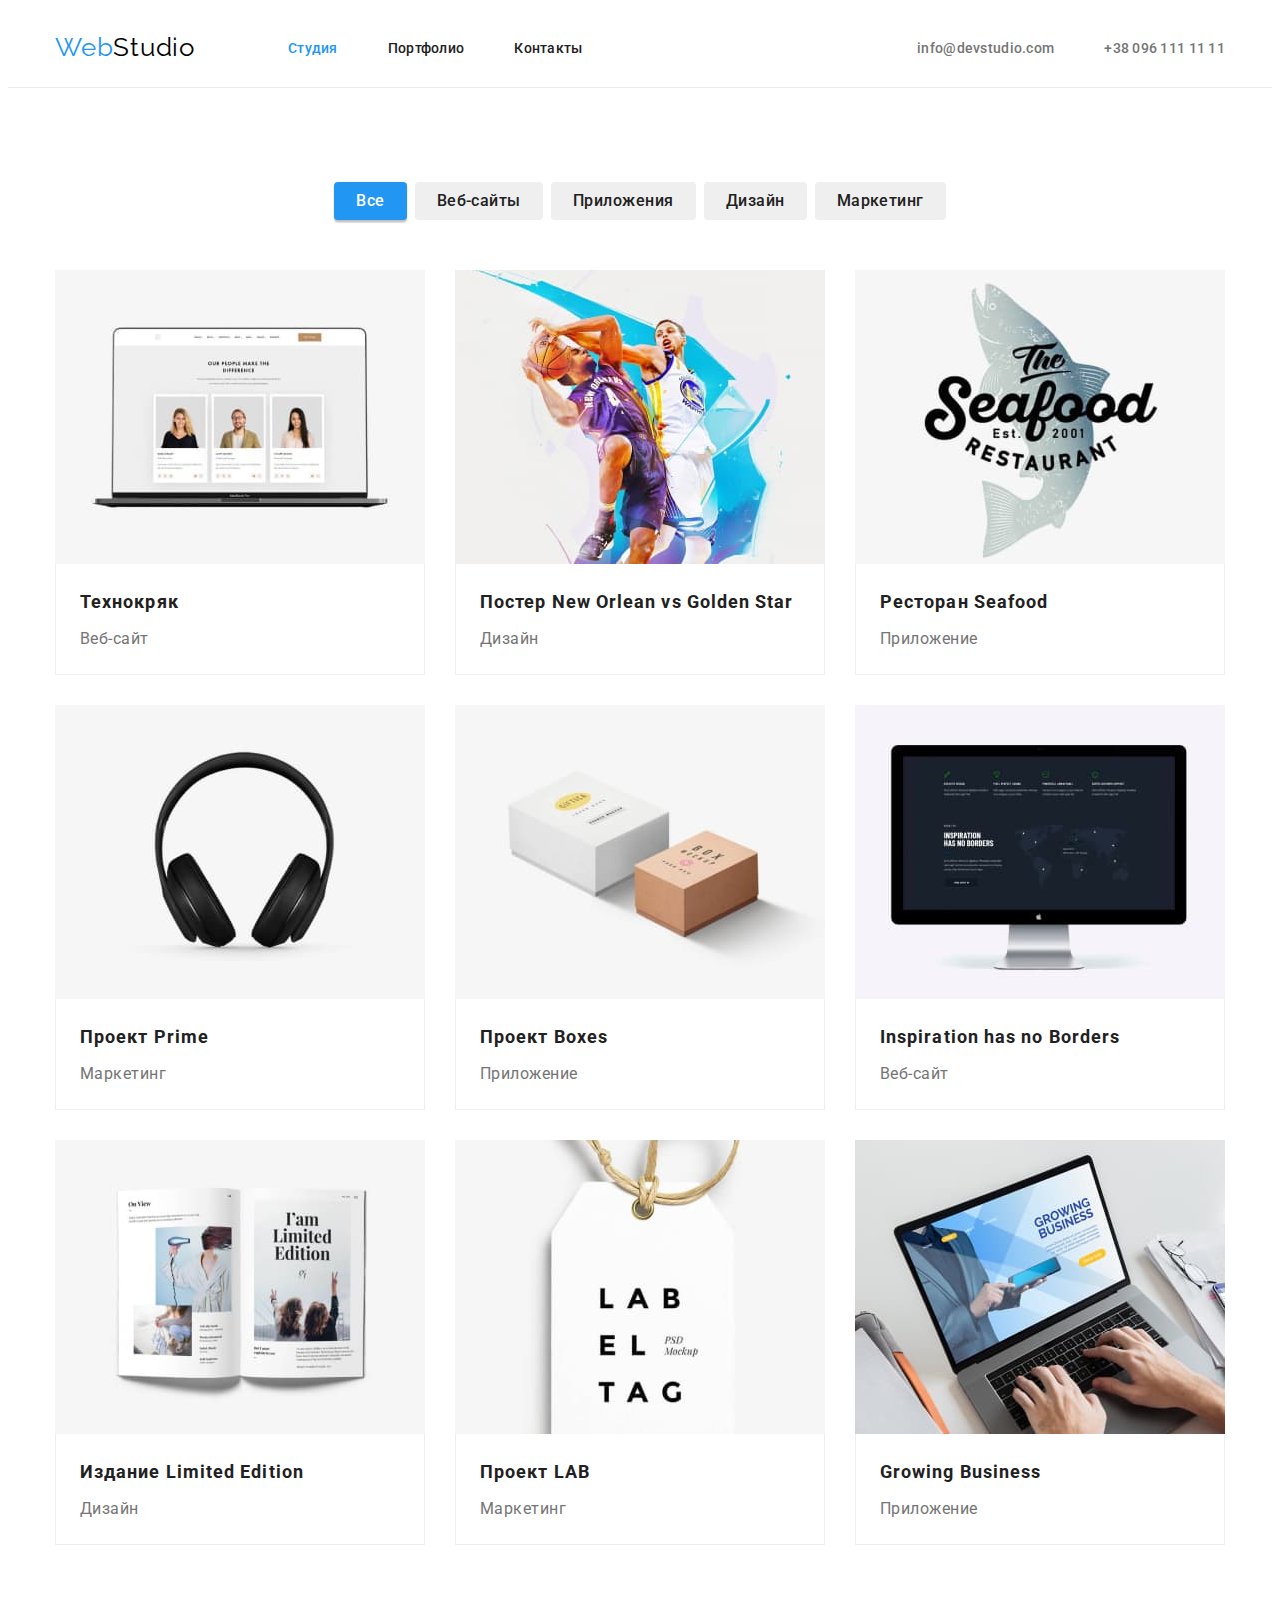
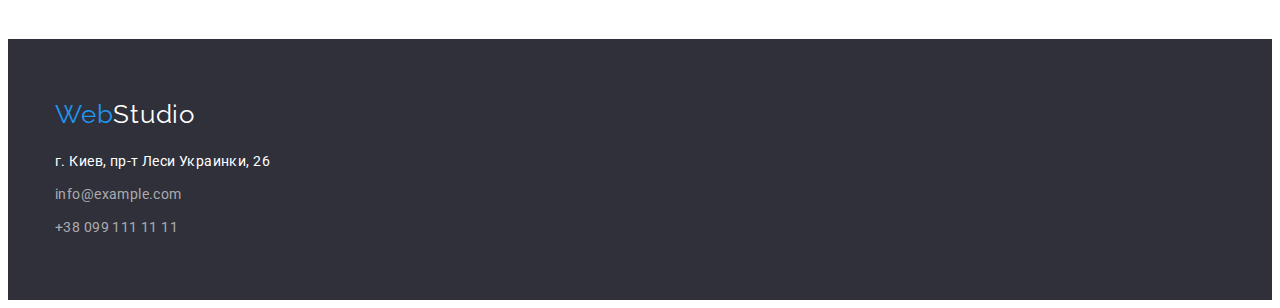
==== portfolio.html @ f1350b4e "add files from the previous task" ====
<!-- Вопросы легко найти введя в поиск: ????? (Всё что отмечено по другому - старые вопросы или личные комментарии)-->
<!DOCTYPE html>
<html lang="ru">
  <head>
    <meta charset="UTF-8" />
    <meta http-equiv="X-UA-Compatible" content="IE=edge" />
    <meta name="viewport" content="width=device-width, initial-scale=1.0" />
    <title>Студия</title>
    <link rel="preconnect" href="https://fonts.gstatic.com" />
    <link
      rel="stylesheet"
      href="https://fonts.googleapis.com/css2?family=Raleway:wght@700&family=Roboto:wght@400;500;700;900&display=swap"
    />
    <link
      rel="stylesheet"
      href="https://cdnjs.cloudflare.com/ajax/libs/modern-normalize/1.1.0/modern-normalize.min.css"
      integrity="sha512-wpPYUAdjBVSE4KJnH1VR1HeZfpl1ub8YT/NKx4PuQ5NmX2tKuGu6U/JRp5y+Y8XG2tV+wKQpNHVUX03MfMFn9Q=="
      crossorigin="anonymous"
      referrerpolicy="no-referrer"
    />
    <link rel="stylesheet" href="./css/styles.css" />
  </head>
  <body>
    <!-- header -->
    <header class="header">
      <div class="header-container container">
        <a class="logo" href="./index.html">Web<span class="logo-accent-header">Studio</span></a>
        <!-- !!!Лого вне nav потому что в hw-08 nav будет скрыт display non!!! -->
        <nav class="nav">
          <ul class="list-nav-header">
            <li class="list-nav-header-item">
              <a class="link list-nav-header-item-link current" href="./index.html">Студия</a>
            </li>
            <li class="list-nav-header-item">
              <a class="link list-nav-header-item-link" href="./portfolio.html">Портфолио</a>
            </li>
            <li class="list-nav-header-item">
              <a class="link list-nav-header-item-link" href="">Контакты</a>
            </li>
          </ul>
        </nav>
        <ul class="list-contacts-header">
          <li class="list-contacts-header-item">
            <a class="link list-contacts-header-item-link" href="mailto:info@devstudio.com"
              >info@devstudio.com</a
            >
          </li>
          <li class="list-contacts-header-item">
            <a class="link list-contacts-header-item-link" href="tel:+380961111111"
              >+38 096 111 11 11</a
            >
          </li>
        </ul>
      </div>
    </header>
    <!-- maim -->
    <main class="main">
      <!-- examples -->
      <section class="section-examples">
        <div class="container">
          <h2 class="title-section title-section-examples visually-hidden">Меню видов работ</h2>
          <ul class="list-section-examples-button">
            <li class="list-section-examples-button-item">
              <button class="button-section-examples current" type="button">Все</button>
            </li>
            <li class="list-section-examples-button-item">
              <button class="button-section-examples" type="button">Веб-сайты</button>
            </li>
            <li class="list-section-examples-button-item">
              <button class="button-section-examples" type="button">Приложения</button>
            </li>
            <li class="list-section-examples-button-item">
              <button class="button-section-examples" type="button">Дизайн</button>
            </li>
            <li class="list-section-examples-button-item">
              <button class="button-section-examples" type="button">Маркетинг</button>
            </li>
          </ul>
          <ul class="list-section-examples-example">
            <li class="list-section-examples-example-item">
              <a class="list-section-examples-example-item-link" href=""
                ><img
                  src="./images/portfolio.html/examples/tekhnokryak.jpg"
                  alt=""
                  width="370"
                  height="294"
                />
                <div class="list-section-examples-example-item-text">
                  <h3 class="list-section-examples-example-item-title">Технокряк</h3>
                  <p class="list-section-examples-example-item-description">Веб-сайт</p>
                </div>
              </a>
            </li>
            <li class="list-section-examples-example-item">
              <a class="list-section-examples-example-item-link" href=""
                ><img
                  src="./images/portfolio.html/examples/poster-new-orlean-vs-golden-star.jpg"
                  alt=""
                  width="370"
                  height="294"
                />
                <div class="list-section-examples-example-item-text">
                  <h3 class="list-section-examples-example-item-title">
                    Постер New Orlean vs Golden Star
                  </h3>
                  <p class="list-section-examples-example-item-description">Дизайн</p>
                </div>
              </a>
            </li>
            <li class="list-section-examples-example-item">
              <a class="list-section-examples-example-item-link" href=""
                ><img
                  src="./images/portfolio.html/examples/restoran-seafood.jpg"
                  alt=""
                  width="370"
                  height="294"
                />
                <div class="list-section-examples-example-item-text">
                  <h3 class="list-section-examples-example-item-title">Ресторан Seafood</h3>
                  <p class="list-section-examples-example-item-description">Приложение</p>
                </div>
              </a>
            </li>
            <li class="list-section-examples-example-item">
              <a class="list-section-examples-example-item-link" href=""
                ><img
                  src="./images/portfolio.html/examples/proekt-prime.jpg"
                  alt=""
                  width="370"
                  height="294"
                />
                <div class="list-section-examples-example-item-text">
                  <h3 class="list-section-examples-example-item-title">Проект Prime</h3>
                  <p class="list-section-examples-example-item-description">Маркетинг</p>
                </div>
              </a>
            </li>
            <li class="list-section-examples-example-item">
              <a class="list-section-examples-example-item-link" href=""
                ><img
                  src="./images/portfolio.html/examples/proekt-boxes.jpg"
                  alt=""
                  width="370"
                  height="294"
                />
                <div class="list-section-examples-example-item-text">
                  <h3 class="list-section-examples-example-item-title">Проект Boxes</h3>
                  <p class="list-section-examples-example-item-description">Приложение</p>
                </div>
              </a>
            </li>
            <li class="list-section-examples-example-item">
              <a class="list-section-examples-example-item-link" href=""
                ><img
                  src="./images/portfolio.html/examples/inspiration-has-no-borders.jpg"
                  alt=""
                  width="370"
                  height="294"
                />
                <div class="list-section-examples-example-item-text">
                  <h3 class="list-section-examples-example-item-title">
                    Inspiration has no Borders
                  </h3>
                  <p class="list-section-examples-example-item-description">Веб-сайт</p>
                </div>
              </a>
            </li>
            <li class="list-section-examples-example-item">
              <a class="list-section-examples-example-item-link" href=""
                ><img
                  src="./images/portfolio.html/examples/izdaniye-limited-edition.jpg"
                  alt=""
                  width="370"
                  height="294"
                />
                <div class="list-section-examples-example-item-text">
                  <h3 class="list-section-examples-example-item-title">Издание Limited Edition</h3>
                  <p class="list-section-examples-example-item-description">Дизайн</p>
                </div>
              </a>
            </li>
            <li class="list-section-examples-example-item">
              <a class="list-section-examples-example-item-link" href=""
                ><img
                  src="./images/portfolio.html/examples/proekt-lab.jpg"
                  alt=""
                  width="370"
                  height="294"
                />
                <div class="list-section-examples-example-item-text">
                  <h3 class="list-section-examples-example-item-title">Проект LAB</h3>
                  <p class="list-section-examples-example-item-description">Маркетинг</p>
                </div>
              </a>
            </li>
            <li class="list-section-examples-example-item">
              <a class="list-section-examples-example-item-link" href=""
                ><img
                  src="./images/portfolio.html/examples/growing-business.jpg"
                  alt=""
                  width="370"
                  height="294"
                />
                <div class="list-section-examples-example-item-text">
                  <h3 class="list-section-examples-example-item-title">Growing Business</h3>
                  <p class="list-section-examples-example-item-description">Приложение</p>
                </div>
              </a>
            </li>
          </ul>
        </div>
      </section>
    </main>
    <!-- footer -->
    <footer class="footer">
      <div class="footer-container container">
        <div class="footer-logo-adrress">
          <a class="logo link" href="./index.html"
            >Web<span class="logo-accent-footer">Studio</span></a
          >
          <address class="address">
            <ul class="list-address">
              <li class="list-address-item">
                <a
                  class="link link-contacts-footer-address"
                  href="https://goo.gl/maps/VducrsW37EZ99G4x5"
                  target="_blank"
                  rel="noopener noreferrer"
                  >г. Киев, пр-т Леси Украинки, 26</a
                >
                <!-- Prettier неудобно разрывает теги (например </a> на двух предыдущих строчках). Так и должно быть или лучше изменить настройки самого Prettier? -->
              </li>
              <li class="list-address-item">
                <a class="link link-contacts-footer" href="mailto:info@example.com"
                  >info@example.com</a
                >
              </li>
              <li class="list-address-item">
                <a class="link link-contacts-footer" href="tel:+380991111111">+38 099 111 11 11</a>
              </li>
            </ul>
          </address>
        </div>
      </div>
    </footer>
  </body>
</html>
---- css/styles.css ----
/* Вопросы легко найти введя в поиск: ????? (Всё что отмечено по другому - старые вопросы или личные комментарии) */
:root {
  --font-family-primary: 'Roboto', sans-serif;
  --font-family-secondary: 'Raleway', sans-serif;
  --color-main: #757575;
  --color-white-primary: #ffffff;
  --color-white-secondary: rgba(255, 255, 255, 0.6);
  --color-dark-primary: #212121;
  --color-accent-primary: #2196f3;
  --color-accent-secondary: #000000;
  --color-background-primary: #2f303a;
}
/* body */
body {
  font-family: var(--font-family-primary), sans-serif;
  color: var(--color-main);
  background-color: var(--color-white-primary);
}
*,
*::before,
*::after {
  box-sizing: border-box;
}
h1,
h2,
h3,
h4,
h5,
h6,
p {
  margin-top: 0;
  margin-bottom: 0;
}
a {
  text-decoration: none;
}
ul,
ol {
  list-style: none;
  margin: 0;
  padding: 0;
}
img {
  display: block;
}
.link {
  text-decoration: none;
  color: inherit;
}

.list {
  list-style: none;
}
.visually-hidden {
  position: absolute;
  width: 1px;
  height: 1px;
  margin: -1px;
  border: 0;
  padding: 0;

  white-space: nowrap;
  clip-path: inset(100%);
  clip: rect(0 0 0 0);
  overflow: hidden;
}
.container {
  width: 1200px;
  padding-left: 15px;
  padding-right: 15px;
  /* padding: 0 15px; */
  margin-left: auto;
  margin-right: auto;
  /* margin: 0 auto; */
}

/* header */
.header {
  border-bottom: 1px solid #ececec;
  padding-top: 24px;
  padding-bottom: 24px;
}
.header-container {
  display: flex;
  align-items: center;
}

.logo {
  font-family: var(--font-family-secondary);
  font-size: 26px;
  line-height: 1.19;
  letter-spacing: 0.03em;
  color: var(--color-accent-primary);
}
.logo-accent-header {
  color: var(--color-accent-secondary);
}
.header .logo {
  margin-right: 93px;
}
.list-nav-header {
  display: flex;
}
.list-nav-header-item:not(:last-child) {
  margin-right: 50px;
}
.list-nav-header-item-link {
  font-weight: 500;
  font-size: 14px;
  line-height: 1.14;
  letter-spacing: 0.02em;
  color: var(--color-dark-primary);
}
.list-nav-header-item-link:hover,
.list-nav-header-item-link:focus,
.list-nav-header-item-link.current {
  color: var(--color-accent-primary);
}
.list-contacts-header {
  display: flex;
  margin-left: auto;
}
.list-contacts-header-item:not(:last-child) {
  margin-right: 50px;
}
.list-contacts-header-item-link {
  font-weight: 500;
  font-size: 14px;
  line-height: 1.14;
  letter-spacing: 0.02em;
  color: var(--color-main);
}
.list-contacts-header-item-link:hover,
.list-contacts-header-item-link:focus {
  color: var(--color-accent-primary);
}
/* main */
/* hero */
.section-hero {
  background-color: var(--color-background-primary);
  max-width: 1600px;
  margin: 0 auto;
  padding: 200px 0;
  text-align: center;
}
.title-section-hero {
  font-weight: 900;
  font-size: 44px;
  line-height: 1.36;
  letter-spacing: 0.06em;
  text-transform: uppercase;
  /*   text-align: center; */
  color: var(--color-white-primary);
  width: 696px;
  text-align: center;
  margin: 0 auto;
  margin-bottom: 30px;
}
.button-section-hero {
  font-family: inherit;
  font-weight: 700;
  font-size: 16px;
  line-height: 1.88;
  letter-spacing: 0.06em;
  background-color: var(--color-accent-primary);
  color: var(--color-white-primary);
  cursor: pointer;
  border: none;
  border-radius: 4px;
  padding: 10px 32px;
  box-shadow: 0px 4px 4px rgba(0, 0, 0, 0.15);
  border-radius: 4px;
}
/* advantages */
.section-advantages {
  padding: 94px 0;
}
.list-section-advantages {
  display: flex;
}
.list-section-advantages-item {
  width: 270px;
}
.list-section-advantages-item:not(:last-child) {
  margin-right: 30px;
}
.list-section-advantages-item-title {
  font-size: 14px;
  /* !!! Возможно нужно будет вписать font-weight после сброса !!!*/
  line-height: 1.14;
  text-transform: uppercase;
  color: var(--color-dark-primary);
  margin-bottom: 10px;
}
.list-section-advantages-item-description {
  font-size: 14px;
  line-height: 1.71;
  letter-spacing: 0.03em;
  color: var(--color-main);
}
/* activities */
.section-activities {
  padding-bottom: 94px;
}
.title-section {
  font-size: 36px;
  line-height: 1.17;
  letter-spacing: 0.03em;
  color: var(--color-dark-primary);
  text-align: center;
  margin-bottom: 50px;
}
.list-section-activities {
  display: flex;
}
.list-section-activities-item:not(:last-child) {
  margin-right: 30px;
}
/* team */
.section-team {
  padding: 94px 0;
  background-color: #f5f4fa;
}
.list-section-team {
  display: flex;
}
.list-section-team-item {
  background: #ffffff;
  box-shadow: 0px 1px 3px rgba(0, 0, 0, 0.12), 0px 1px 1px rgba(0, 0, 0, 0.14),
    0px 2px 1px rgba(0, 0, 0, 0.2);
  border-radius: 0px 0px 4px 4px;
}
.list-section-team-item:not(:last-child) {
  margin-right: 30px;
}
.list-section-team-item-text {
  text-align: center;
  padding: 30px 32px;
}
.list-section-team-item-title {
  font-weight: 500;
  font-size: 16px;
  line-height: 1.19;
  letter-spacing: 0.03em;
  color: var(--color-dark-primary);
  margin-bottom: 10px;
}
.list-section-team-item-description {
  line-height: 1.19;
  font-size: 14px;
  letter-spacing: 0.03em;
}
/* portfolio.html */
/* examples */
.section-examples {
  padding: 94px 0;
}
.button-section-examples {
  font-family: inherit;
  font-weight: 500;
  font-size: 16px;
  line-height: 1.62;
  letter-spacing: 0.03em;
  color: var(--color-dark-primary);
  cursor: pointer;
  border: none;
  border-radius: 4px;
  padding: 6px 22px;
}
.button-section-examples:hover,
.button-section-examples:focus,
.button-section-examples.current {
  background-color: var(--color-accent-primary);
  color: var(--color-white-primary);
  box-shadow: 0px 3px 1px rgba(0, 0, 0, 0.1), 0px 1px 2px rgba(0, 0, 0, 0.08),
    0px 2px 2px rgba(0, 0, 0, 0.12);
  border-radius: 4px;
}
.list-section-examples-button {
  display: flex;
  justify-content: center;
  margin-bottom: 50px;
}
.list-section-examples-button-item:not(:last-child) {
  margin-right: 8px;
}
.list-section-examples-example {
  display: flex;
  flex-wrap: wrap;
  margin-left: -30px;
  margin-top: -30px;
}
.list-section-examples-example-item {
  margin-left: 30px;
  margin-top: 30px;
  flex-basis: calc(100% / 3 - 30px);
}
.list-section-examples-example-item-text {
  padding: 20px 24px;
  border: 1px solid #eeeeee;
  border-top: none;
}
.list-section-examples-example-item-title {
  font-size: 18px;
  line-height: 2;
  letter-spacing: 0.06em;
  color: var(--color-dark-primary);
  margin-bottom: 4px;
}
.list-section-examples-example-item-description {
  font-size: 16px;
  line-height: 1.88;
  letter-spacing: 0.03em;
  color: var(--color-main);
}
/* footer */
.footer {
  background-color: var(--color-background-primary);
  padding-top: 60px;
  padding-bottom: 60px;
}
.footer-container {
  display: flex;
  align-items: baseline;
}
.footer .logo {
  display: inline-block;
  margin-bottom: 20px;
}
.logo-accent-footer {
  color: var(--color-white-primary);
}
.address {
  font-style: normal;
  font-weight: 400;
  font-size: 14px;
  line-height: 1.71;
  letter-spacing: 0.03em;
}
.list-address-item:not(:last-child) {
  margin-bottom: 9px;
}
.link-contacts-footer-address {
  color: var(--color-white-primary);
}
.link-contacts-footer {
  color: var(--color-white-secondary);
}
.link-contacts-footer-address:hover,
.link-contacts-footer-address:focus,
.link-contacts-footer:hover,
.link-contacts-footer:focus {
  color: var(--color-accent-primary);
}
/* Q&A history
Нужно ли использовать сброс:
a{text-decoration:none;} ul{list-style:none;}?
Или во втором ДЗ ссылки и списки могут оставаться со стандартными декоративными элементами?
Какие глобальные стили применяют к body?
Правильно ли прописано? «B1» Допускается глобальный сброс стилей по селектору тега для элементов <h1>...<h6>, <p> и <ul>*/
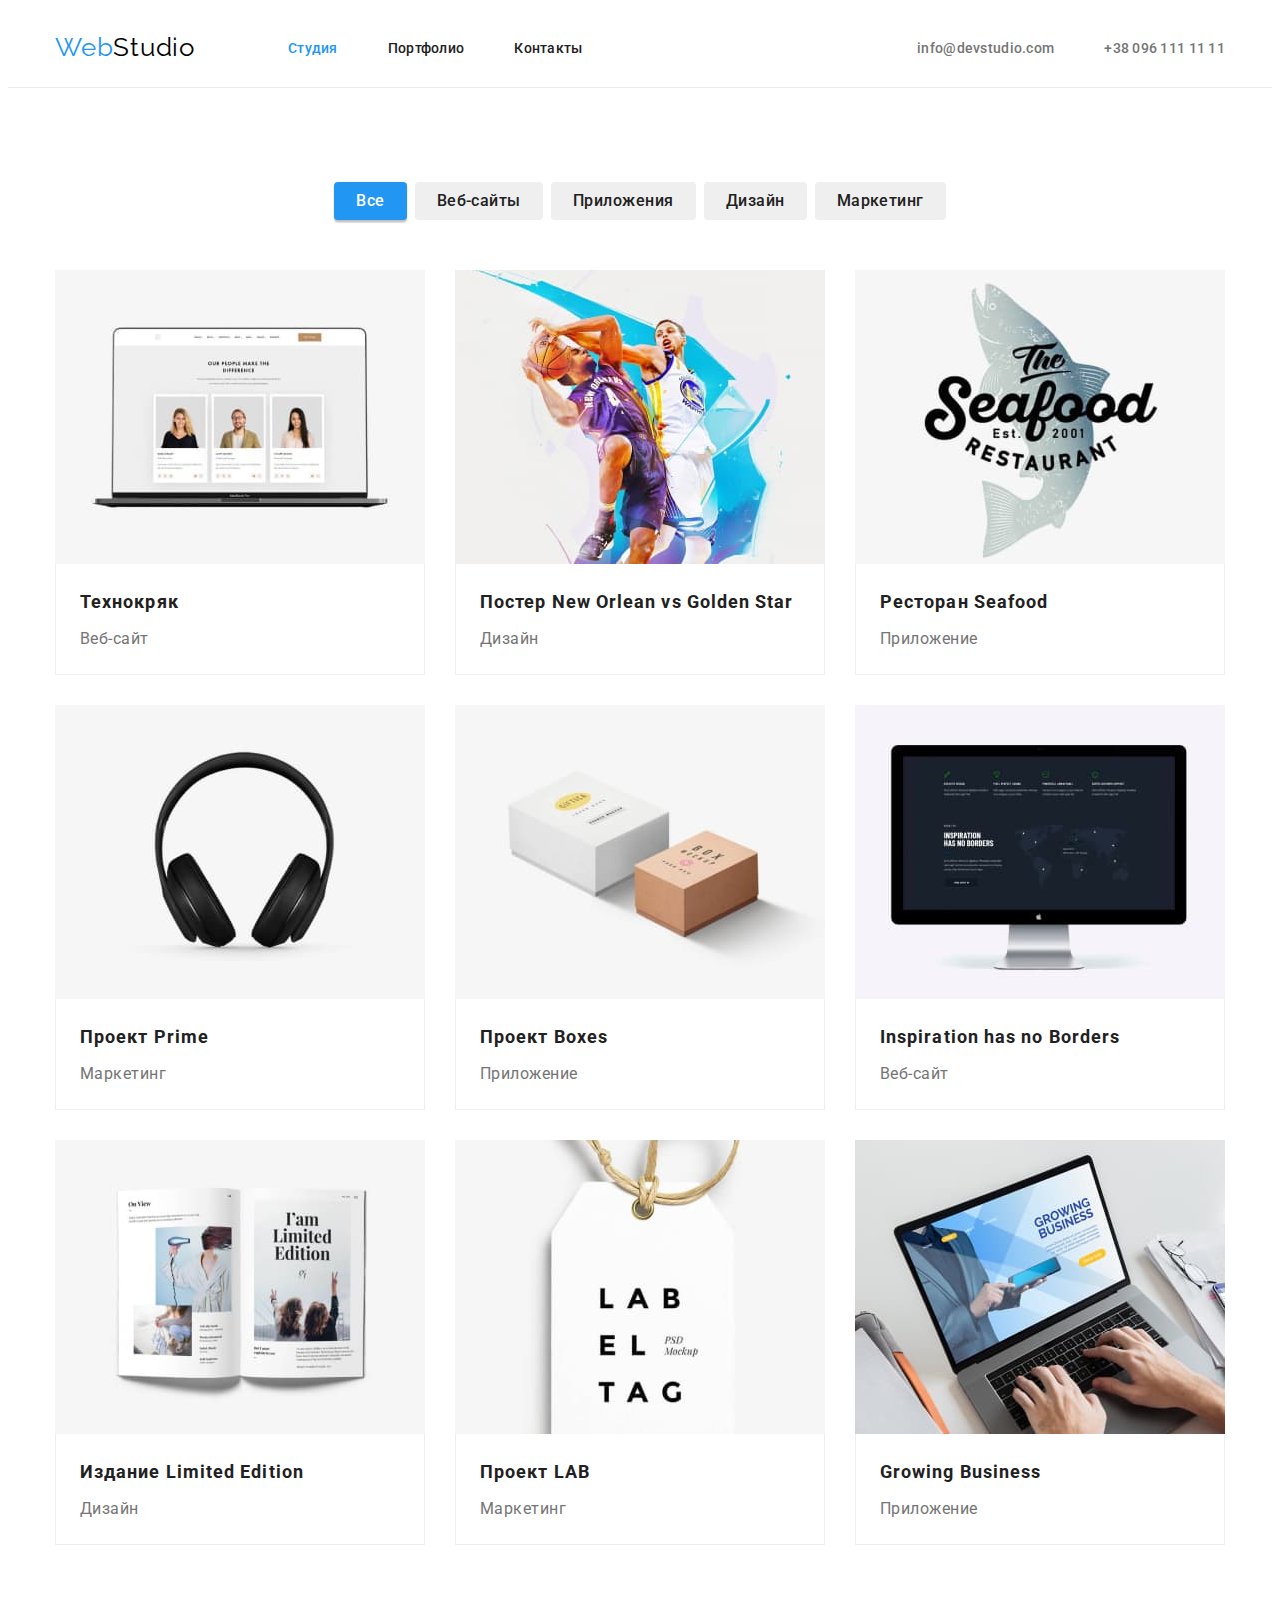
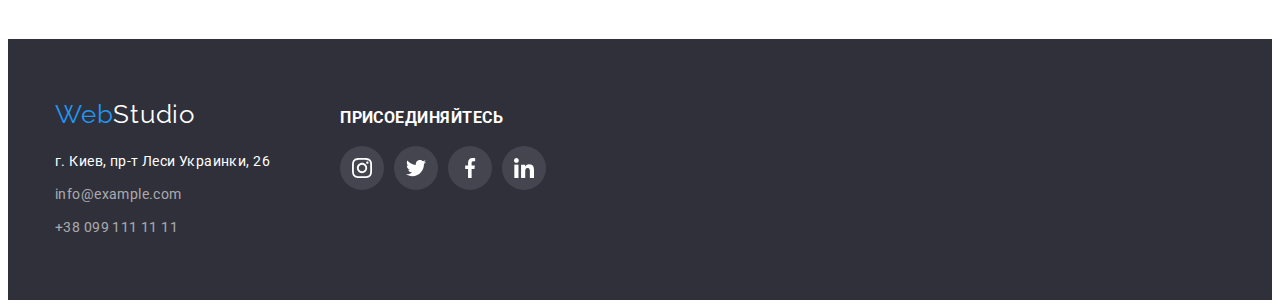
==== commit 62655020: "shadows" ====
--- a/portfolio.html
+++ b/portfolio.html
@@ -241,7 +241,41 @@
             </ul>
           </address>
         </div>
+        <div class="footer-join">
+          <p class="footer-join-title">присоединяйтесь</p>
+          <ul class="footer-join-list-link-social">
+            <li class="footer-join-list-link-social-item">
+              <a class="footer-join-list-link-social-link" href="">
+                <svg class="footer-join-list-link-social-icon footer-join-icon-instagram">
+                  <use href="./images/icons/icons.svg#icon-instagram"></use>
+                </svg>
+              </a>
+            </li>
+            <li class="footer-join-list-link-social-item">
+              <a class="footer-join-list-link-social-link" href="">
+                <svg class="footer-join-list-link-social-icon footer-join-icon-twitter">
+                  <use href="./images/icons/icons.svg#icon-twitter"></use>
+                </svg>
+              </a>
+            </li>
+            <li class="footer-join-list-link-social-item">
+              <a class="footer-join-list-link-social-link" href="">
+                <svg class="footer-join-list-link-social-icon footer-join-icon-facebook">
+                  <use href="./images/icons/icons.svg#icon-facebook"></use>
+                </svg>
+              </a>
+            </li>
+            <li class="footer-join-list-link-social-item">
+              <a class="footer-join-list-link-social-link" href="">
+                <svg class="footer-join-list-link-social-icon footer-join-icon-linkedin">
+                  <use href="./images/icons/icons.svg#icon-linkedin"></use>
+                </svg>
+              </a>
+            </li>
+          </ul>
+        </div>
       </div>
     </footer>
   </body>
 </html>
+<!-- Q&A history -->
--- a/css/styles.css
+++ b/css/styles.css
@@ -9,6 +9,10 @@
   --color-accent-primary: #2196f3;
   --color-accent-secondary: #000000;
   --color-background-primary: #2f303a;
+  --color-background-secondary: #f5f4fa;
+  --color-icon-primary: #afb1b8;
+  --shadow-section-examples-example-item: 0px 1px 1px rgba(0, 0, 0, 0.12),
+    0px 4px 4px rgba(0, 0, 0, 0.06), 1px 4px 6px rgba(0, 0, 0, 0.16);
 }
 /* body */
 body {
@@ -131,9 +135,28 @@
   color: var(--color-main);
 }
 .list-contacts-header-item-link:hover,
+.list-contacts-header-item-link:focus,
+.list-contacts-header-item-link:hover,
 .list-contacts-header-item-link:focus {
   color: var(--color-accent-primary);
 }
+.envelope {
+  width: 16px;
+  height: 12px;
+  margin-right: 10px;
+}
+.smartphone {
+  width: 10px;
+  height: 16px;
+  margin-right: 10px;
+}
+.list-contacts-header-item-link:hover .envelope,
+.list-contacts-header-item-link:focus .envelope,
+.list-contacts-header-item-link:hover .smartphone,
+.list-contacts-header-item-link:focus .smartphone {
+  fill: var(--color-accent-primary);
+}
+
 /* main */
 /* hero */
 .section-hero {
@@ -142,6 +165,12 @@
   margin: 0 auto;
   padding: 200px 0;
   text-align: center;
+
+  background-size: cover;
+  background-position: center;
+  background-repeat: no-repeat;
+  background-image: linear-gradient(rgba(47, 48, 58, 0.4), rgba(47, 48, 58, 0.4)),
+    url(../images/index.html/hero/hero-background.jpg);
 }
 .title-section-hero {
   font-weight: 900;
@@ -184,6 +213,19 @@
 .list-section-advantages-item:not(:last-child) {
   margin-right: 30px;
 }
+.list-section-advantages-item-icon-background {
+  display: flex;
+  justify-content: center;
+  align-items: center;
+  height: 120px;
+  margin-bottom: 30px;
+  background-color: var(--color-background-secondary);
+  border-radius: 4px;
+}
+.list-section-advantages-item-icon {
+  width: 70px;
+  height: 70px;
+}
 .list-section-advantages-item-title {
   font-size: 14px;
   /* !!! Возможно нужно будет вписать font-weight после сброса !!!*/
@@ -203,6 +245,7 @@
   padding-bottom: 94px;
 }
 .title-section {
+  font-weight: 700;
   font-size: 36px;
   line-height: 1.17;
   letter-spacing: 0.03em;
@@ -219,7 +262,7 @@
 /* team */
 .section-team {
   padding: 94px 0;
-  background-color: #f5f4fa;
+  background-color: var(--color-background-secondary);
 }
 .list-section-team {
   display: flex;
@@ -249,6 +292,88 @@
   line-height: 1.19;
   font-size: 14px;
   letter-spacing: 0.03em;
+  margin-bottom: 16px;
+}
+.list-link-social {
+  display: flex;
+  justify-content: center;
+  align-items: center;
+}
+.link-social {
+  display: flex;
+  justify-content: center;
+  align-items: center;
+  width: 44px;
+  height: 44px;
+  border-radius: 50%;
+  fill: var(--color-icon-primary);
+}
+.link-social:hover,
+.link-social:focus {
+  fill: var(--color-white-primary);
+  background-color: var(--color-accent-primary);
+}
+.link-social-item:not(:last-child) {
+  margin-right: 10px;
+}
+/* сlients */
+.section-clients {
+  padding-top: 94px;
+  padding-bottom: 94px;
+}
+.list-section-сlients {
+  display: flex;
+  justify-content: space-between;
+  align-items: center;
+}
+.list-section-сlients-item {
+  width: 170px;
+  height: 92px;
+}
+.list-section-сlients-item-link {
+  display: flex;
+  align-items: center;
+  justify-content: center;
+  width: inherit;
+  height: inherit;
+  border: 1px solid var(--color-icon-primary);
+  border-radius: 4px;
+}
+.list-section-сlients-item-link:hover,
+.list-section-сlients-item-link:focus {
+  border: 1px solid var(--color-accent-primary);
+  fill: var(--color-accent-primary);
+}
+.icon-ya-co {
+  width: 41px;
+  height: 46.7px;
+}
+.icon-company-tag-line-here {
+  width: 40px;
+  height: 52px;
+}
+.icon-company {
+  width: 43.46px;
+  height: 41.18px;
+}
+.icon-foster-peters {
+  width: 84.44px;
+  height: 40.62px;
+}
+.icon-brand {
+  width: 62.54px;
+  height: 45.43px;
+}
+.icon-company-tag-line {
+  width: 93.79px;
+  height: 43.93px;
+}
+.list-section-сlients-item-link:hover .client-logo-item,
+.list-section-сlients-item-link:focus .client-logo-item {
+  fill: var(--color-accent-primary);
+}
+.client-logo-item {
+  fill: var(--color-icon-primary);
 }
 /* portfolio.html */
 /* examples */
@@ -295,6 +420,9 @@
   margin-top: 30px;
   flex-basis: calc(100% / 3 - 30px);
 }
+.list-section-examples-example-item:hover {
+  box-shadow: var(--shadow-section-examples-example-item);
+}
 .list-section-examples-example-item-text {
   padding: 20px 24px;
   border: 1px solid #eeeeee;
@@ -352,9 +480,45 @@
 .link-contacts-footer:focus {
   color: var(--color-accent-primary);
 }
+.footer-join {
+  margin-left: 70px;
+}
+.footer-join-title {
+  margin-bottom: 20px;
+  font-weight: 700;
+  line-height: 16px;
+  letter-spacing: 0.03em;
+  text-transform: uppercase;
+  color: var(--color-white-primary);
+}
+.footer-join-list-link-social {
+  display: flex;
+  align-items: center;
+}
+.footer-join-list-link-social-item:not(:last-child) {
+  margin-right: 10px;
+}
+.footer-join-list-link-social-link {
+  display: flex;
+  justify-content: center;
+  align-items: center;
+  width: 44px;
+  height: 44px;
+  border-radius: 50%;
+  background-color: rgba(255, 255, 255, 0.1);
+}
+.footer-join-list-link-social-link:hover,
+.footer-join-list-link-social-link:focus {
+  background-color: var(--color-accent-primary);
+}
+.footer-join-list-link-social-icon {
+  width: 20px;
+  height: 20px;
+  fill: var(--color-white-primary);
+}
 /* Q&A history
 Нужно ли использовать сброс:
 a{text-decoration:none;} ul{list-style:none;}?
 Или во втором ДЗ ссылки и списки могут оставаться со стандартными декоративными элементами?
 Какие глобальные стили применяют к body?
-Правильно ли прописано? «B1» Допускается глобальный сброс стилей по селектору тега для элементов <h1>...<h6>, <p> и <ul>*/
+Правильно ли прописано? «B1» Допускается глобальный сброс стилей по селектору тега для элементов <h1>...<h6>, <p> и <ul>*/ ;
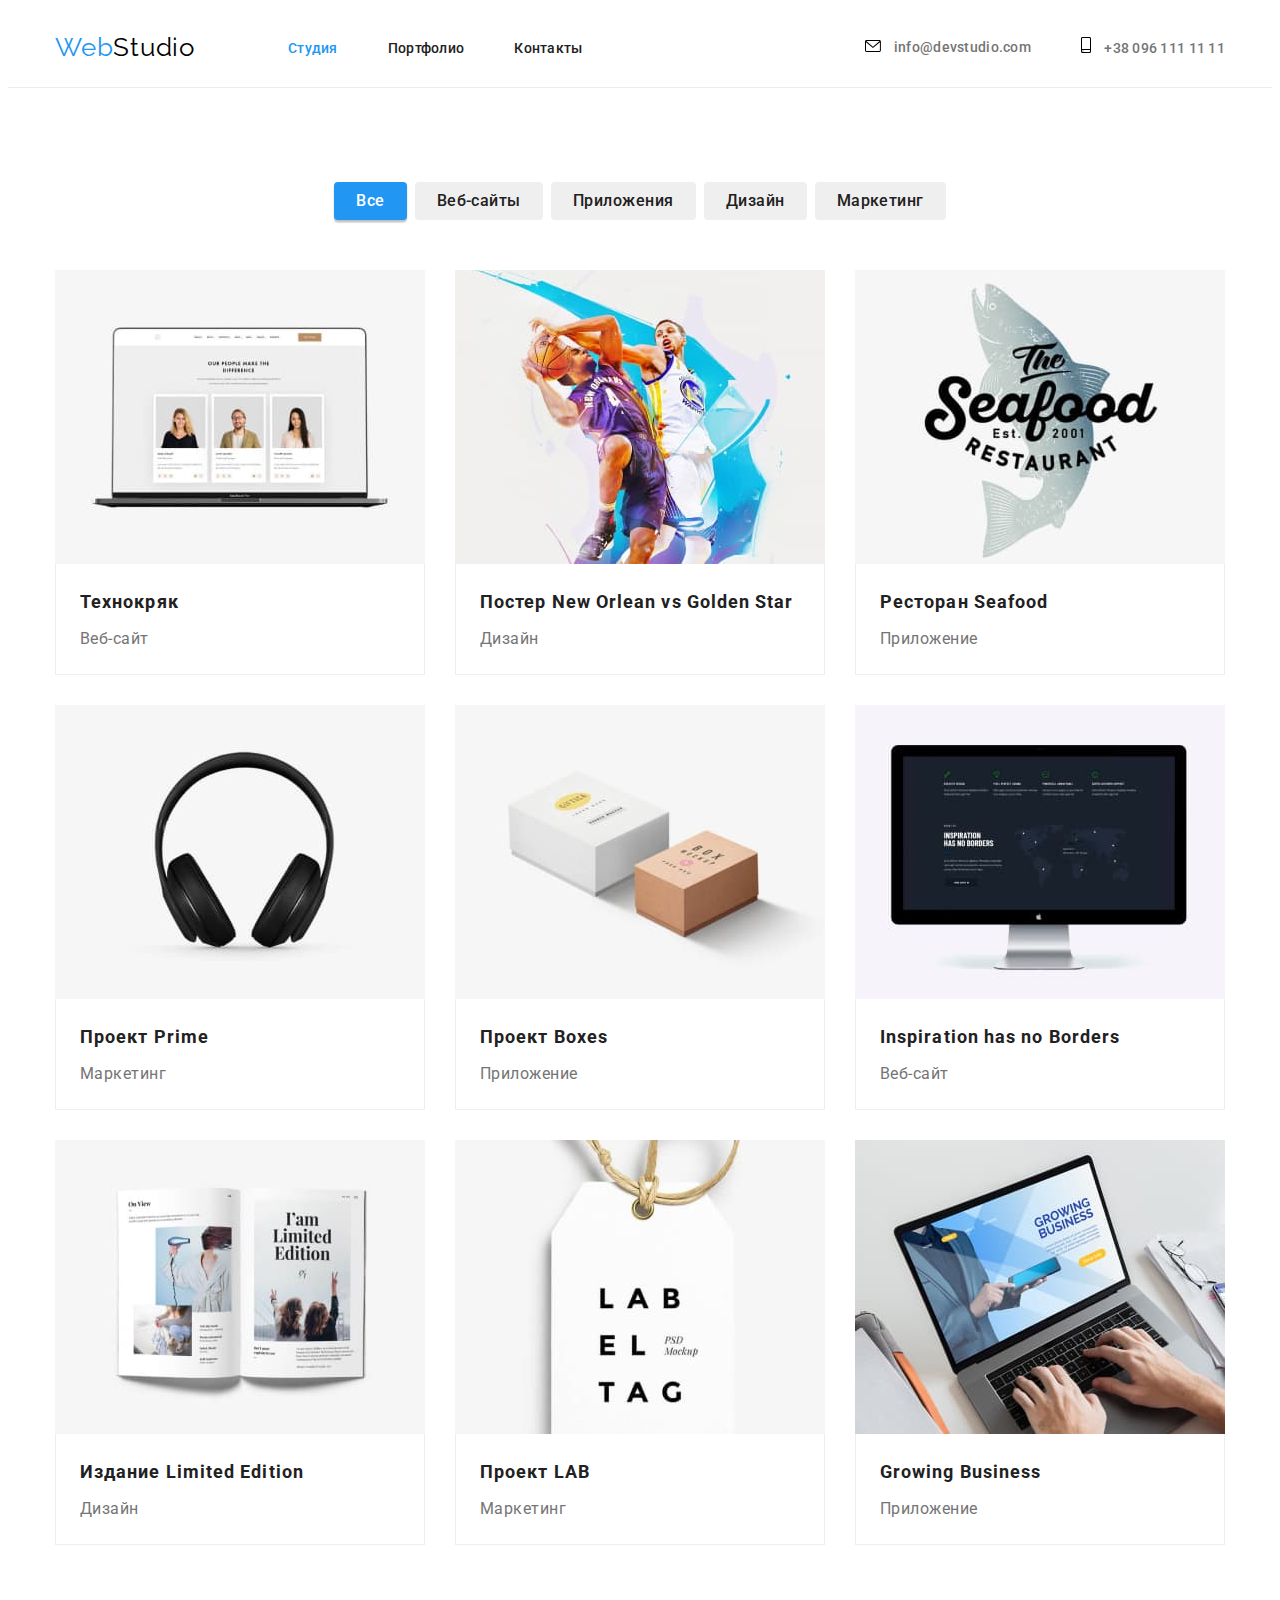
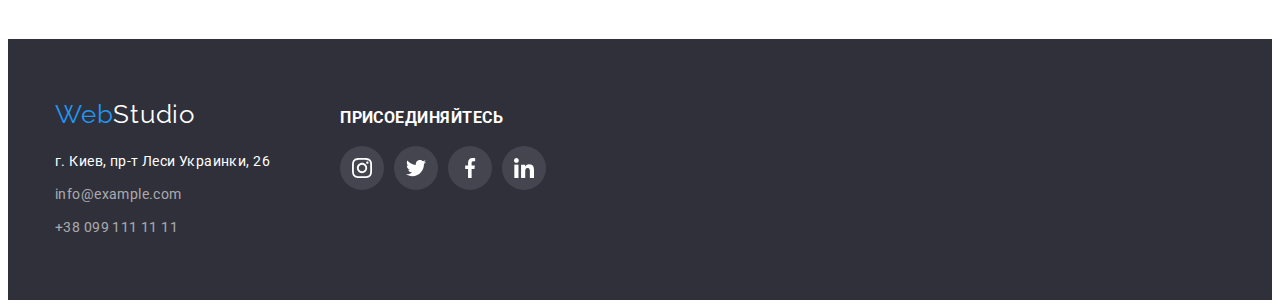
==== commit 35b4076c: "minor improvements" ====
--- a/portfolio.html
+++ b/portfolio.html
@@ -24,7 +24,7 @@
     <!-- header -->
     <header class="header">
       <div class="header-container container">
-        <a class="logo" href="./index.html">Web<span class="logo-accent-header">Studio</span></a>
+        <a class="logo" href="./index.html">Web<span class="logo-accent-header">Studio</span> </a>
         <!-- !!!Лого вне nav потому что в hw-08 nav будет скрыт display non!!! -->
         <nav class="nav">
           <ul class="list-nav-header">
@@ -41,13 +41,19 @@
         </nav>
         <ul class="list-contacts-header">
           <li class="list-contacts-header-item">
-            <a class="link list-contacts-header-item-link" href="mailto:info@devstudio.com"
-              >info@devstudio.com</a
+            <a class="link list-contacts-header-item-link" href="mailto:info@devstudio.com">
+              <svg class="envelope">
+                <use href="./images/icons/icons.svg#icon-envelope"></use>
+              </svg>
+              info@devstudio.com</a
             >
           </li>
           <li class="list-contacts-header-item">
-            <a class="link list-contacts-header-item-link" href="tel:+380961111111"
-              >+38 096 111 11 11</a
+            <a class="link list-contacts-header-item-link" href="tel:+380961111111">
+              <svg class="smartphone">
+                <use href="./images/icons/icons.svg#icon-smartphone"></use>
+              </svg>
+              +38 096 111 11 11</a
             >
           </li>
         </ul>
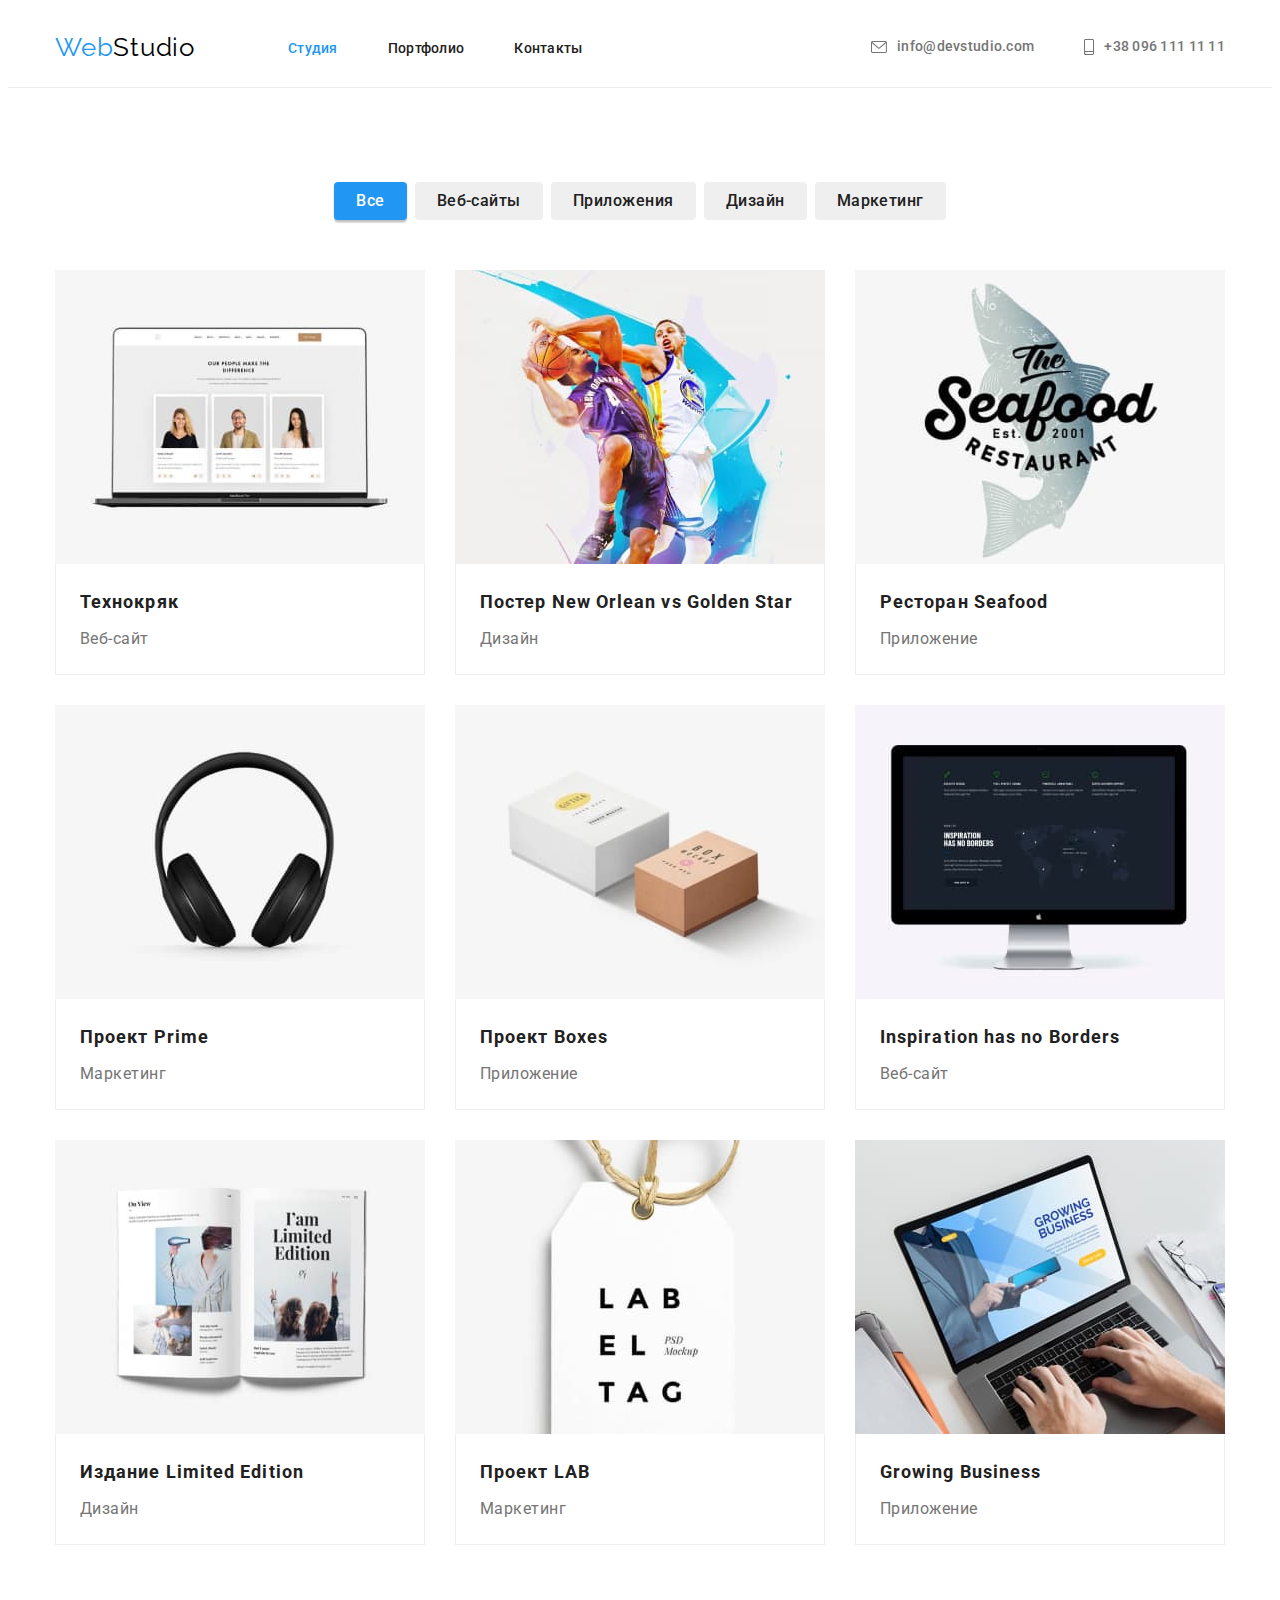
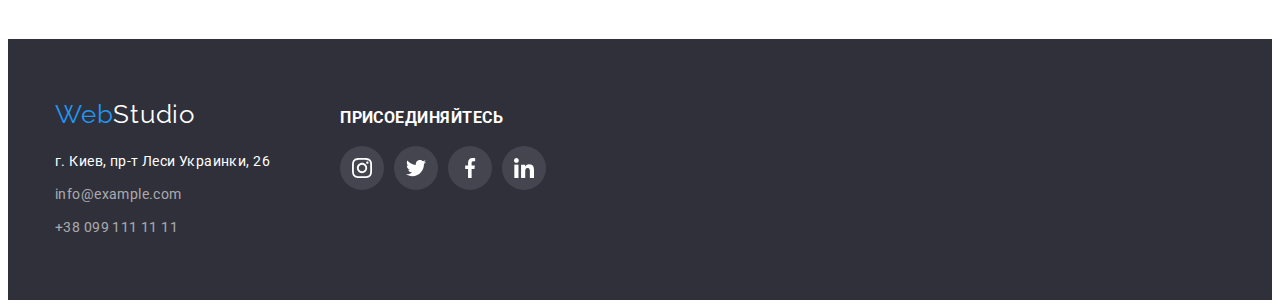
==== commit 4e433dbb: "page titles" ====
--- a/portfolio.html
+++ b/portfolio.html
@@ -5,7 +5,7 @@
     <meta charset="UTF-8" />
     <meta http-equiv="X-UA-Compatible" content="IE=edge" />
     <meta name="viewport" content="width=device-width, initial-scale=1.0" />
-    <title>Студия</title>
+    <title>Portfolio 2.1.4.</title>
     <link rel="preconnect" href="https://fonts.gstatic.com" />
     <link
       rel="stylesheet"
--- a/css/styles.css
+++ b/css/styles.css
@@ -128,6 +128,8 @@
   margin-right: 50px;
 }
 .list-contacts-header-item-link {
+  display: flex;
+  align-items: center;
   font-weight: 500;
   font-size: 14px;
   line-height: 1.14;
@@ -144,11 +146,14 @@
   width: 16px;
   height: 12px;
   margin-right: 10px;
+  fill: var(--color-main);
 }
 .smartphone {
   width: 10px;
   height: 16px;
   margin-right: 10px;
+  color: var(--color-main);
+  fill: var(--color-main);
 }
 .list-contacts-header-item-link:hover .envelope,
 .list-contacts-header-item-link:focus .envelope,
@@ -368,11 +373,11 @@
   width: 93.79px;
   height: 43.93px;
 }
-.list-section-сlients-item-link:hover .client-logo-item,
-.list-section-сlients-item-link:focus .client-logo-item {
+.list-section-сlients-item-link:hover .client-icon,
+.list-section-сlients-item-link:focus .client-icon {
   fill: var(--color-accent-primary);
 }
-.client-logo-item {
+.client-icon {
   fill: var(--color-icon-primary);
 }
 /* portfolio.html */
@@ -420,7 +425,11 @@
   margin-top: 30px;
   flex-basis: calc(100% / 3 - 30px);
 }
-.list-section-examples-example-item:hover {
+.list-section-examples-example-item-link {
+  display: block;
+}
+.list-section-examples-example-item-link:hover,
+.list-section-examples-example-item-link:focus {
   box-shadow: var(--shadow-section-examples-example-item);
 }
 .list-section-examples-example-item-text {
